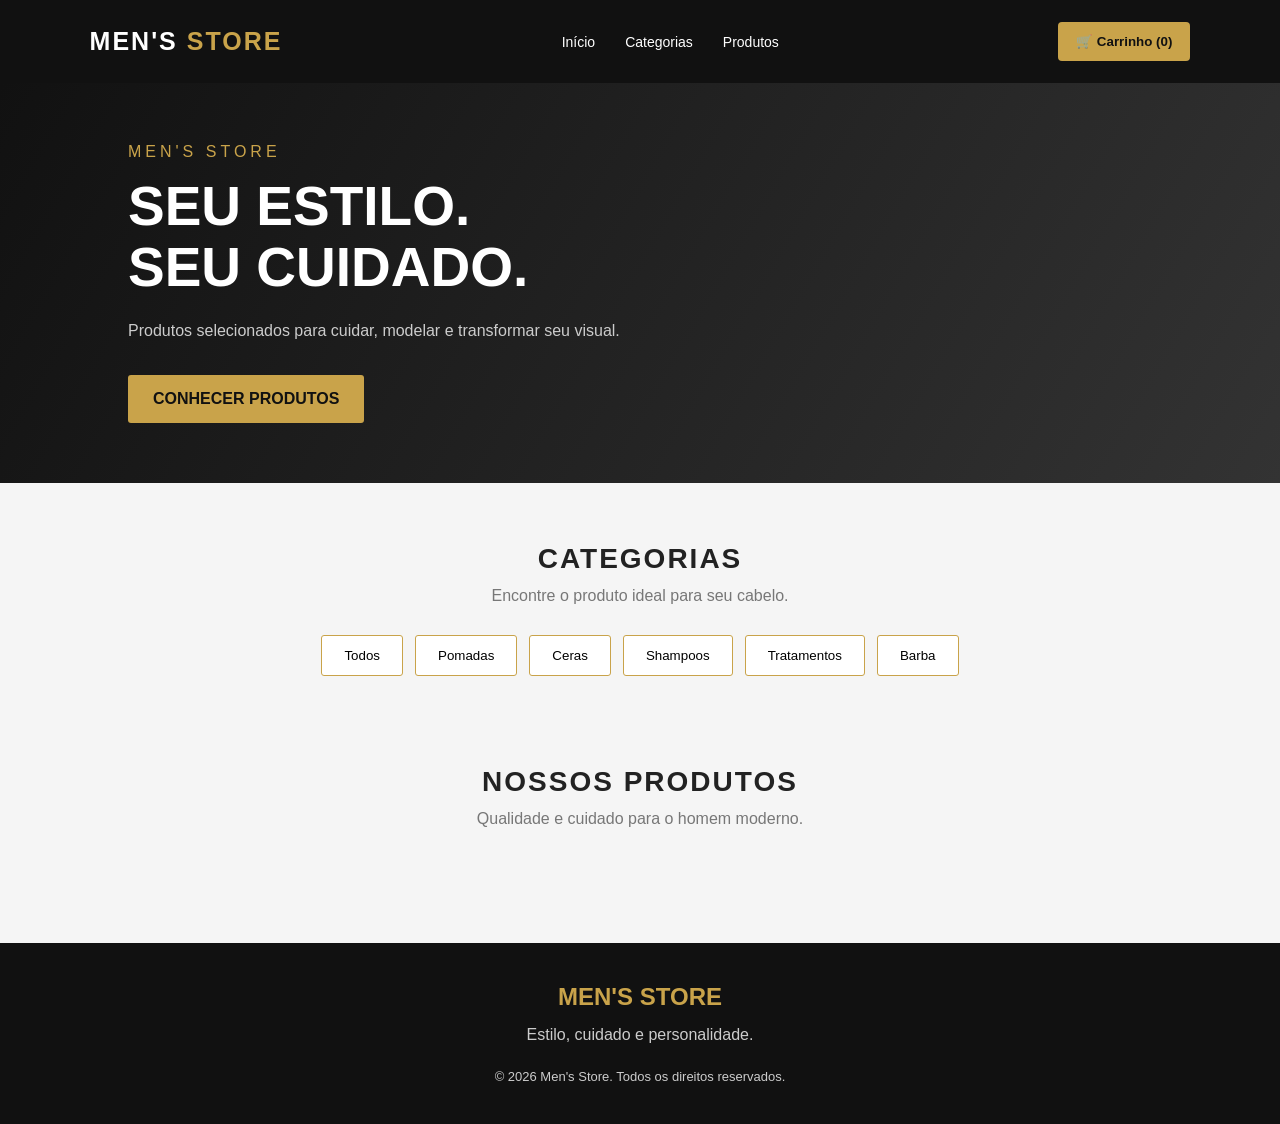
==== index.html @ 9a01d403 "Add files via upload Primeira versão da Men's Store" ====
<!DOCTYPE html>
<html lang="pt-br">

<head>
    <meta charset="UTF-8">
    <meta name="viewport" content="width=device-width, initial-scale=1.0">

    <title>Men's Store | Produtos Masculinos</title>

    <link rel="stylesheet" href="style.css">
</head>

<body>

    <!-- CABEÇALHO -->

    <header>

        <div class="logo">
            MEN'S <span>STORE</span>
        </div>

        <nav>
            <a href="#inicio">Início</a>
            <a href="#categorias">Categorias</a>
            <a href="#produtos">Produtos</a>
        </nav>

        <button class="botao-carrinho" onclick="verCarrinho()">
            🛒 Carrinho
            (<span id="contador">0</span>)
        </button>

    </header>


    <!-- BANNER -->

    <section class="banner" id="inicio">

        <div class="banner-conteudo">

            <p class="subtitulo">MEN'S STORE</p>

            <h1>
                SEU ESTILO.<br>
                SEU CUIDADO.
            </h1>

            <p>
                Produtos selecionados para cuidar,
                modelar e transformar seu visual.
            </p>

            <a href="#produtos" class="botao-banner">
                CONHECER PRODUTOS
            </a>

        </div>

    </section>


    <!-- CATEGORIAS -->

    <section class="categorias" id="categorias">

        <h2>CATEGORIAS</h2>

        <p class="descricao">
            Encontre o produto ideal para seu cabelo.
        </p>

        <div class="botoes-categorias">

            <button onclick="filtrar('Todos')">Todos</button>

            <button onclick="filtrar('Pomadas')">Pomadas</button>

            <button onclick="filtrar('Ceras')">Ceras</button>

            <button onclick="filtrar('Shampoos')">Shampoos</button>

            <button onclick="filtrar('Tratamentos')">Tratamentos</button>

            <button onclick="filtrar('Barba')">Barba</button>

        </div>

    </section>


    <!-- PRODUTOS -->

    <main id="produtos">

        <h2>NOSSOS PRODUTOS</h2>

        <p class="descricao">
            Qualidade e cuidado para o homem moderno.
        </p>

        <div class="lista-produtos" id="lista-produtos">

        </div>

    </main>


    <!-- RODAPÉ -->

    <footer>

        <h2>MEN'S STORE</h2>

        <p>
            Estilo, cuidado e personalidade.
        </p>

        <p class="copyright">
            © 2026 Men's Store. Todos os direitos reservados.
        </p>

    </footer>


    <script src="script.js"></script>

</body>

</html>
---- style.css ----
/* CONFIGURAÇÃO GERAL */

* {
    margin: 0;
    padding: 0;
    box-sizing: border-box;
}

html {
    scroll-behavior: smooth;
}

body {
    font-family: Arial, Helvetica, sans-serif;
    background: #f5f5f5;
    color: #222;
}


/* CABEÇALHO */

header {
    background: #111;
    color: white;
    padding: 22px 7%;

    display: flex;
    justify-content: space-between;
    align-items: center;
    gap: 25px;
}

.logo {
    font-size: 25px;
    font-weight: bold;
    letter-spacing: 2px;
}

.logo span {
    color: #c9a34a;
}

nav {
    display: flex;
    gap: 30px;
}

nav a {
    color: white;
    text-decoration: none;
    font-size: 14px;
    transition: 0.3s;
}

nav a:hover {
    color: #c9a34a;
}

.botao-carrinho {
    background: #c9a34a;
    color: #111;
    border: none;
    padding: 12px 18px;
    border-radius: 4px;
    cursor: pointer;
    font-weight: bold;
}


/* BANNER */

.banner {
    background: linear-gradient(120deg, #111, #333);
    min-height: 400px;

    display: flex;
    align-items: center;

    padding: 60px 10%;
    color: white;
}

.banner-conteudo {
    max-width: 600px;
}

.subtitulo {
    color: #c9a34a;
    letter-spacing: 4px;
    margin-bottom: 15px;
}

.banner h1 {
    font-size: 55px;
    line-height: 1.1;
    margin-bottom: 20px;
}

.banner-conteudo > p:not(.subtitulo) {
    color: #ccc;
    line-height: 1.7;
    margin-bottom: 30px;
}

.botao-banner {
    display: inline-block;
    background: #c9a34a;
    color: #111;
    padding: 15px 25px;
    text-decoration: none;
    font-weight: bold;
    border-radius: 3px;
    transition: 0.3s;
}

.botao-banner:hover {
    background: white;
}


/* CATEGORIAS */

.categorias {
    text-align: center;
    padding: 60px 7%;
}

.categorias h2,
main h2 {
    font-size: 28px;
    letter-spacing: 2px;
}

.descricao {
    color: #777;
    margin-top: 12px;
}

.botoes-categorias {
    display: flex;
    justify-content: center;
    flex-wrap: wrap;
    gap: 12px;
    margin-top: 30px;
}

.botoes-categorias button {
    background: white;
    border: 1px solid #c9a34a;
    padding: 12px 22px;
    cursor: pointer;
    border-radius: 3px;
    transition: 0.3s;
}

.botoes-categorias button:hover {
    background: #c9a34a;
    color: #111;
}


/* PRODUTOS */

main {
    padding: 30px 7% 80px;
    text-align: center;
}

.lista-produtos {
    display: grid;
    grid-template-columns: repeat(3, 1fr);
    gap: 25px;
    margin-top: 35px;
}

.produto {
    background: white;
    padding: 22px;
    border-radius: 6px;
    text-align: left;
    box-shadow: 0 3px 12px rgba(0,0,0,0.06);
    transition: 0.3s;
}

.produto:hover {
    transform: translateY(-5px);
    box-shadow: 0 6px 18px rgba(0,0,0,0.12);
}

.produto-icone {
    background: #eeeae1;
    height: 170px;

    display: flex;
    justify-content: center;
    align-items: center;

    font-size: 65px;
    margin-bottom: 20px;
    border-radius: 4px;
}

.produto h3 {
    font-size: 19px;
    margin-bottom: 10px;
}

.categoria-produto {
    color: #999;
    font-size: 12px;
    text-transform: uppercase;
    letter-spacing: 1px;
}

.produto-descricao {
    color: #777;
    font-size: 14px;
    margin-top: 10px;
    line-height: 1.5;
}

.preco {
    color: #a47d27;
    font-size: 22px;
    font-weight: bold;
    margin: 18px 0;
}

.produto button {
    width: 100%;
    padding: 13px;
    background: #111;
    color: white;
    border: none;
    border-radius: 3px;
    cursor: pointer;
    transition: 0.3s;
}

.produto button:hover {
    background: #c9a34a;
    color: #111;
}

.sem-produtos {
    grid-column: 1 / -1;
    padding: 30px;
    color: #777;
}


/* RODAPÉ */

footer {
    background: #111;
    color: white;
    text-align: center;
    padding: 40px 20px;
}

footer h2 {
    color: #c9a34a;
    margin-bottom: 15px;
}

footer p {
    color: #ccc;
}

.copyright {
    margin-top: 25px;
    font-size: 13px;
}


/* RESPONSIVIDADE */

@media (max-width: 850px) {

    header {
        flex-wrap: wrap;
        justify-content: center;
    }

    .lista-produtos {
        grid-template-columns: repeat(2, 1fr);
    }

    .banner h1 {
        font-size: 42px;
    }

}

@media (max-width: 550px) {

    nav {
        width: 100%;
        justify-content: center;
        gap: 15px;
    }

    .lista-produtos {
        grid-template-columns: 1fr;
    }

    .banner {
        padding: 60px 7%;
    }

    .banner h1 {
        font-size: 36px;
    }

}
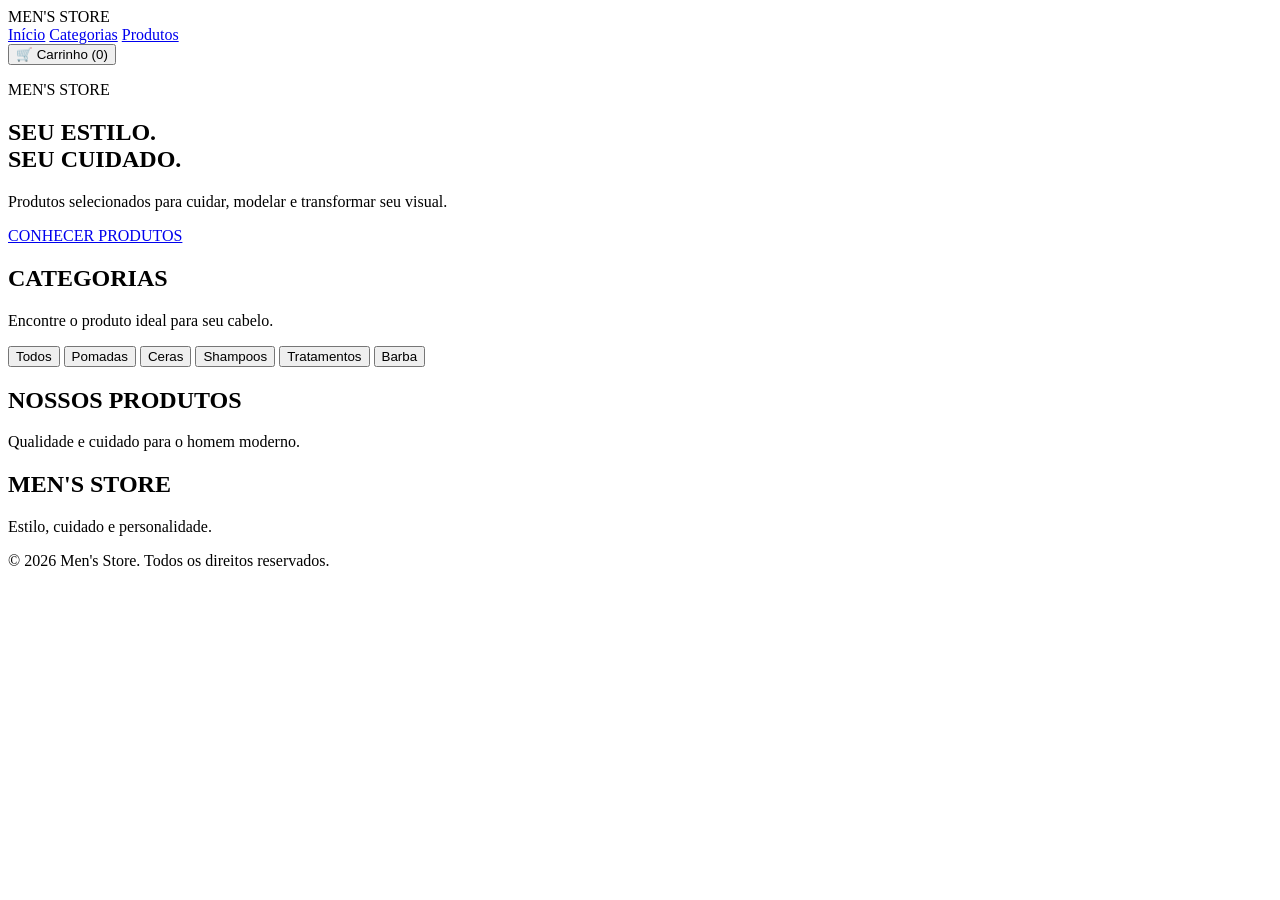
==== commit ce54b6c0: "Refactor index.html and update script source Updated the HTML structure and fixed script file refere" ====
--- a/index.html
+++ b/index.html
@@ -8,7 +8,7 @@
 
     <title>Men's Store | Produtos Masculinos</title>
 
-    <link rel="stylesheet" href="style.css">
+    <link rel="stylesheet" href="estilo.css">
 </head>
 
 <body>
@@ -125,7 +125,7 @@
     </footer>
 
 
-    <script src="script.js"></script>
+ <script src="scriptity.js"></script>
 
 </body>
 
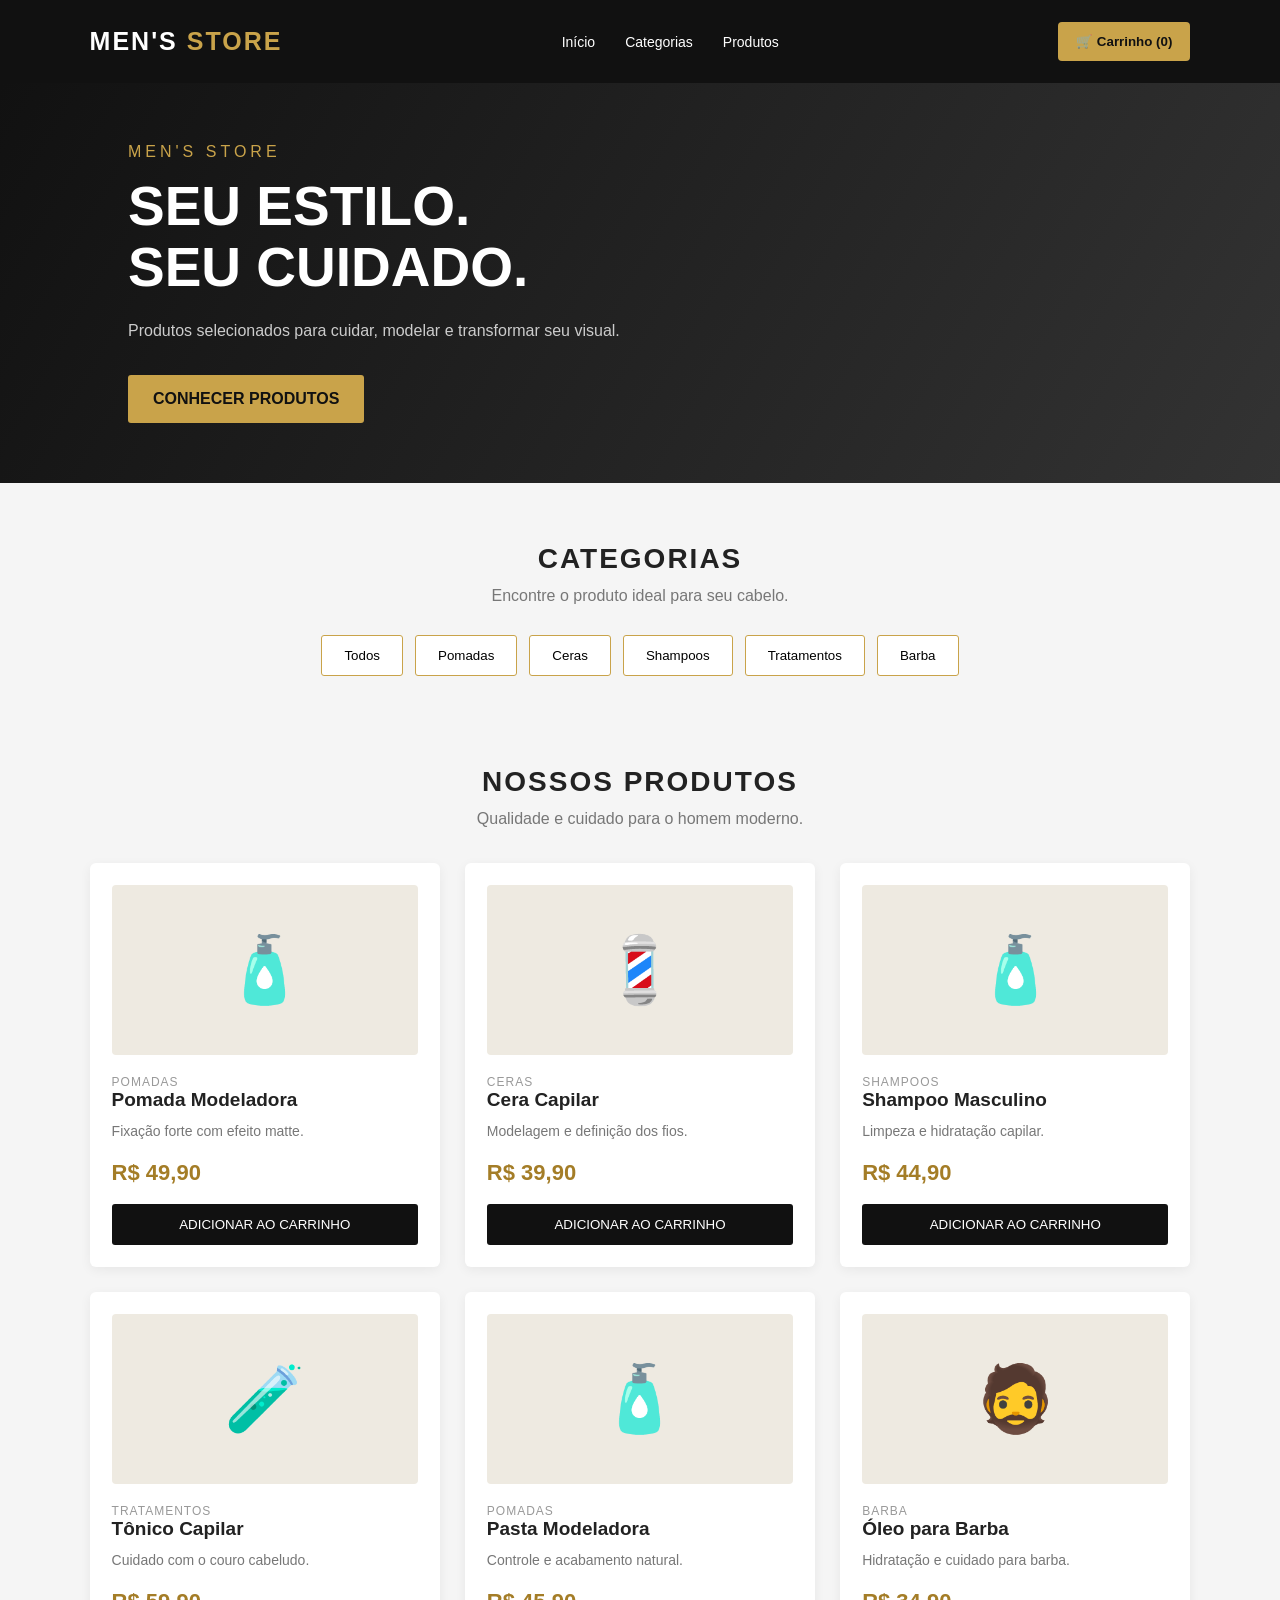
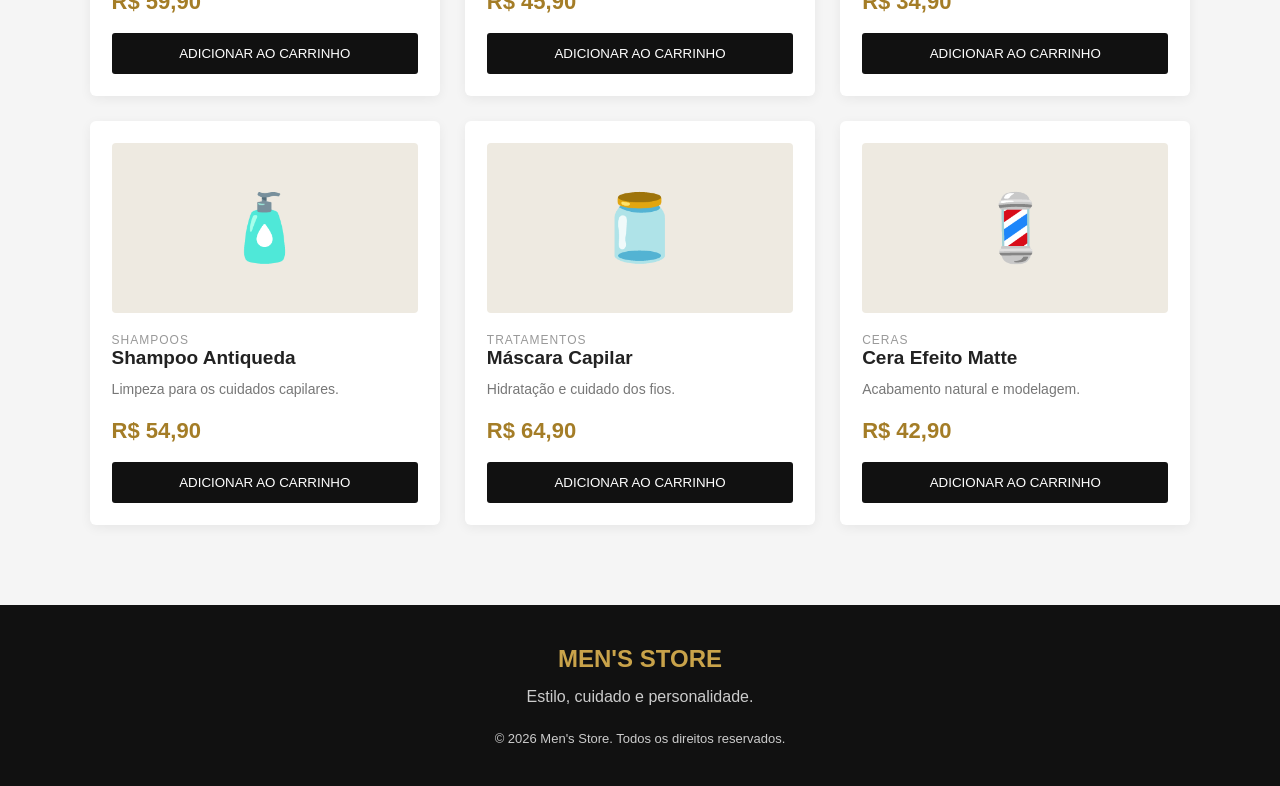
==== commit 5258cf69: "Fix HTML structure and update stylesheet reference Updated the HTML structure and corrected file ref" ====
--- a/index.html
+++ b/index.html
@@ -7,8 +7,7 @@
     <meta name="viewport" content="width=device-width, initial-scale=1.0">
 
     <title>Men's Store | Produtos Masculinos</title>
-
-    <link rel="stylesheet" href="estilo.css">
+<link rel="stylesheet" href="style.css">
 </head>
 
 <body>
@@ -125,7 +124,7 @@
     </footer>
 
 
- <script src="scriptity.js"></script>
+<script src="scrpity.js"></script>
 
 </body>
 
--- a/style.css
+++ b/style.css
@@ -0,0 +1,316 @@
+
+/* CONFIGURAÇÃO GERAL */
+
+* {
+    margin: 0;
+    padding: 0;
+    box-sizing: border-box;
+}
+
+html {
+    scroll-behavior: smooth;
+}
+
+body {
+    font-family: Arial, Helvetica, sans-serif;
+    background: #f5f5f5;
+    color: #222;
+}
+
+
+/* CABEÇALHO */
+
+header {
+    background: #111;
+    color: white;
+    padding: 22px 7%;
+
+    display: flex;
+    justify-content: space-between;
+    align-items: center;
+    gap: 25px;
+}
+
+.logo {
+    font-size: 25px;
+    font-weight: bold;
+    letter-spacing: 2px;
+}
+
+.logo span {
+    color: #c9a34a;
+}
+
+nav {
+    display: flex;
+    gap: 30px;
+}
+
+nav a {
+    color: white;
+    text-decoration: none;
+    font-size: 14px;
+    transition: 0.3s;
+}
+
+nav a:hover {
+    color: #c9a34a;
+}
+
+.botao-carrinho {
+    background: #c9a34a;
+    color: #111;
+    border: none;
+    padding: 12px 18px;
+    border-radius: 4px;
+    cursor: pointer;
+    font-weight: bold;
+}
+
+
+/* BANNER */
+
+.banner {
+    background: linear-gradient(120deg, #111, #333);
+    min-height: 400px;
+
+    display: flex;
+    align-items: center;
+
+    padding: 60px 10%;
+    color: white;
+}
+
+.banner-conteudo {
+    max-width: 600px;
+}
+
+.subtitulo {
+    color: #c9a34a;
+    letter-spacing: 4px;
+    margin-bottom: 15px;
+}
+
+.banner h1 {
+    font-size: 55px;
+    line-height: 1.1;
+    margin-bottom: 20px;
+}
+
+.banner-conteudo > p:not(.subtitulo) {
+    color: #ccc;
+    line-height: 1.7;
+    margin-bottom: 30px;
+}
+
+.botao-banner {
+    display: inline-block;
+    background: #c9a34a;
+    color: #111;
+    padding: 15px 25px;
+    text-decoration: none;
+    font-weight: bold;
+    border-radius: 3px;
+    transition: 0.3s;
+}
+
+.botao-banner:hover {
+    background: white;
+}
+
+
+/* CATEGORIAS */
+
+.categorias {
+    text-align: center;
+    padding: 60px 7%;
+}
+
+.categorias h2,
+main h2 {
+    font-size: 28px;
+    letter-spacing: 2px;
+}
+
+.descricao {
+    color: #777;
+    margin-top: 12px;
+}
+
+.botoes-categorias {
+    display: flex;
+    justify-content: center;
+    flex-wrap: wrap;
+    gap: 12px;
+    margin-top: 30px;
+}
+
+.botoes-categorias button {
+    background: white;
+    border: 1px solid #c9a34a;
+    padding: 12px 22px;
+    cursor: pointer;
+    border-radius: 3px;
+    transition: 0.3s;
+}
+
+.botoes-categorias button:hover {
+    background: #c9a34a;
+    color: #111;
+}
+
+
+/* PRODUTOS */
+
+main {
+    padding: 30px 7% 80px;
+    text-align: center;
+}
+
+.lista-produtos {
+    display: grid;
+    grid-template-columns: repeat(3, 1fr);
+    gap: 25px;
+    margin-top: 35px;
+}
+
+.produto {
+    background: white;
+    padding: 22px;
+    border-radius: 6px;
+    text-align: left;
+    box-shadow: 0 3px 12px rgba(0,0,0,0.06);
+    transition: 0.3s;
+}
+
+.produto:hover {
+    transform: translateY(-5px);
+    box-shadow: 0 6px 18px rgba(0,0,0,0.12);
+}
+
+.produto-icone {
+    background: #eeeae1;
+    height: 170px;
+
+    display: flex;
+    justify-content: center;
+    align-items: center;
+
+    font-size: 65px;
+    margin-bottom: 20px;
+    border-radius: 4px;
+}
+
+.produto h3 {
+    font-size: 19px;
+    margin-bottom: 10px;
+}
+
+.categoria-produto {
+    color: #999;
+    font-size: 12px;
+    text-transform: uppercase;
+    letter-spacing: 1px;
+}
+
+.produto-descricao {
+    color: #777;
+    font-size: 14px;
+    margin-top: 10px;
+    line-height: 1.5;
+}
+
+.preco {
+    color: #a47d27;
+    font-size: 22px;
+    font-weight: bold;
+    margin: 18px 0;
+}
+
+.produto button {
+    width: 100%;
+    padding: 13px;
+    background: #111;
+    color: white;
+    border: none;
+    border-radius: 3px;
+    cursor: pointer;
+    transition: 0.3s;
+}
+
+.produto button:hover {
+    background: #c9a34a;
+    color: #111;
+}
+
+.sem-produtos {
+    grid-column: 1 / -1;
+    padding: 30px;
+    color: #777;
+}
+
+
+/* RODAPÉ */
+
+footer {
+    background: #111;
+    color: white;
+    text-align: center;
+    padding: 40px 20px;
+}
+
+footer h2 {
+    color: #c9a34a;
+    margin-bottom: 15px;
+}
+
+footer p {
+    color: #ccc;
+}
+
+.copyright {
+    margin-top: 25px;
+    font-size: 13px;
+}
+
+
+/* RESPONSIVIDADE */
+
+@media (max-width: 850px) {
+
+    header {
+        flex-wrap: wrap;
+        justify-content: center;
+    }
+
+    .lista-produtos {
+        grid-template-columns: repeat(2, 1fr);
+    }
+
+    .banner h1 {
+        font-size: 42px;
+    }
+
+}
+
+@media (max-width: 550px) {
+
+    nav {
+        width: 100%;
+        justify-content: center;
+        gap: 15px;
+    }
+
+    .lista-produtos {
+        grid-template-columns: 1fr;
+    }
+
+    .banner {
+        padding: 60px 7%;
+    }
+
+    .banner h1 {
+        font-size: 36px;
+    }
+
+}
